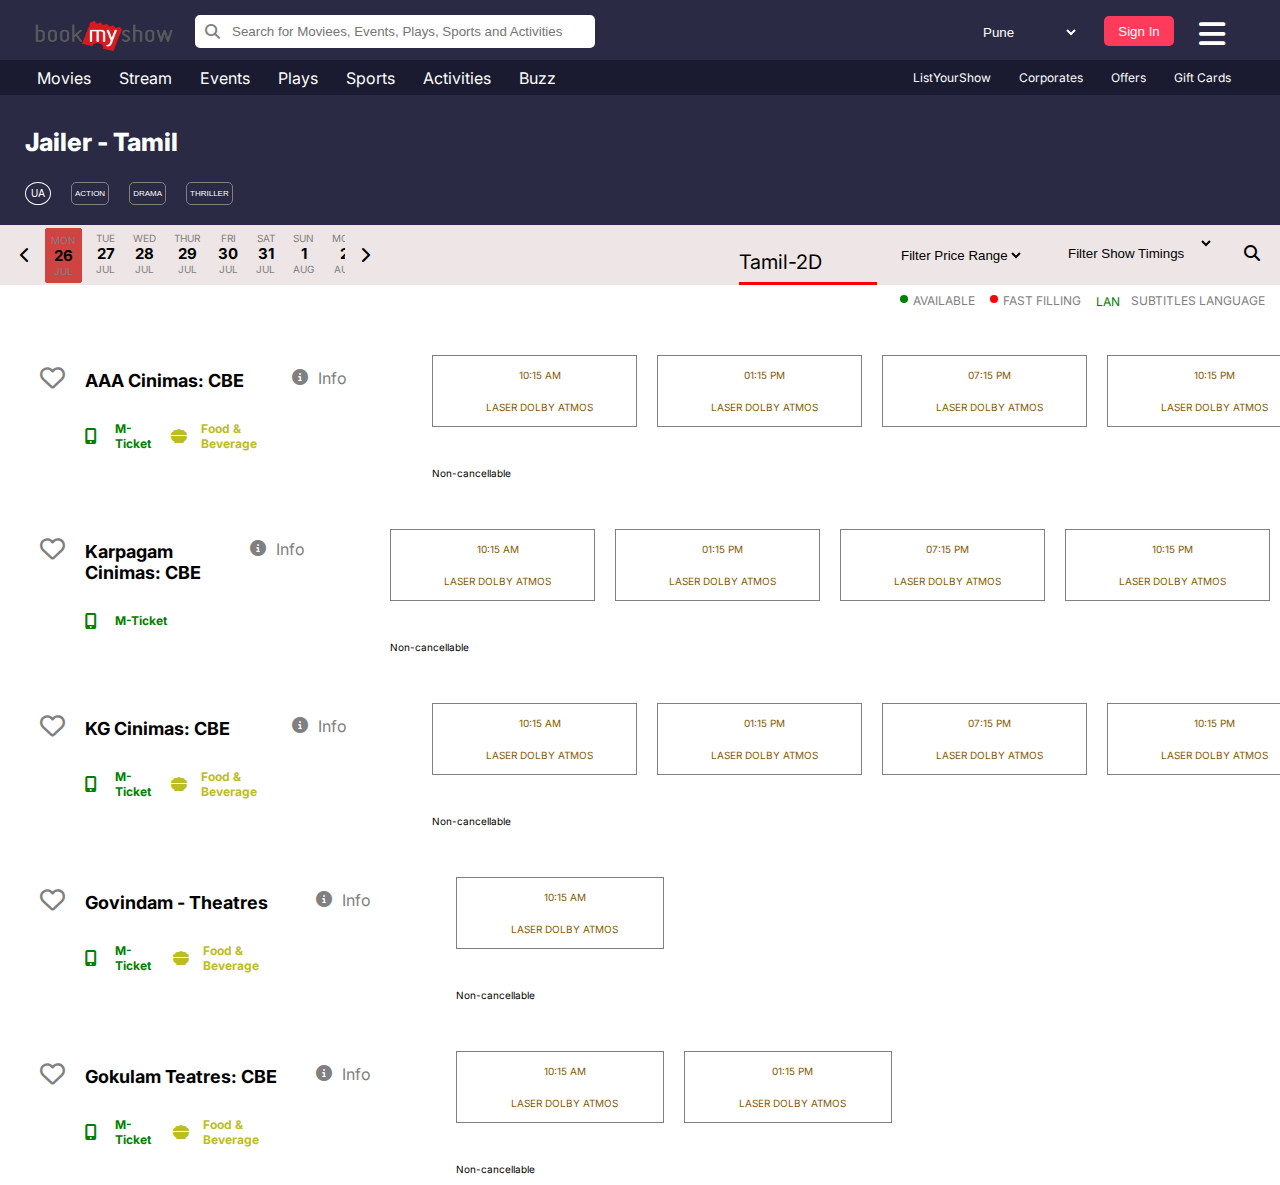
==== booking.html @ 2d860945 "Book My Show Clone" ====
<!DOCTYPE html>
<html lang="en">

<head>
    <meta charset="UTF-8">
    <meta name="viewport" content="width=device-width, initial-scale=1.0">
    <title>bookMyShow</title>
    <link rel="stylesheet" href="style.css">
    <link rel="stylesheet" href="https://cdnjs.cloudflare.com/ajax/libs/font-awesome/6.4.2/css/all.min.css">
</head>

<body>
    <nav class="fnav">
        <div class="left">
            <img src="Images/logo.png" alt="">
            <div class="input-cotainer">
                <i class="fa-solid fa-magnifying-glass" style="color: gray;"></i>
                <input type="text" name="" id="" placeholder="Search for Moviees, Events, Plays, Sports and Activities">
            </div>
        </div>
        <div class="right">
            <select id="location" name="location">
                <option value="Pune">Pune</option>
                <option value="Hyderabad">Hyderabad</option>
                <option value="Bangalore">Bangalore</option>
                <option value="Chennai">Chennai</option>
                <option value="Coimbatore">Coimbatore</option>
            </select>
            <button>Sign In</button>
            <i class="fa-solid fa-bars"></i>
        </div>
    </nav>

    <nav class="snav">
        <div class="s-left">
            <p>Movies</p>
            <p>Stream</p>
            <p>Events</p>
            <p>Plays</p>
            <p>Sports</p>
            <p>Activities</p>
            <p>Buzz</p>
        </div>

        <div class="s-right">
            <p>ListYourShow</p>
            <p>Corporates</p>
            <p>Offers</p>
            <p>Gift Cards</p>
        </div>
    </nav>

    <div class="booking-top">
        <div class="movie-title">
            <p>Jailer - Tamil</p>
        </div>
        <div class="buttons">
            <button class="ua">UA</button>
            <button class="desc-button">ACTION</button>
            <button class="desc-button">DRAMA</button>
            <button class="desc-button">THRILLER</button>
        </div>
    </div>

    <div class="cal-bar">
        <div class="cal-left">
            <i class="fa-solid fa-chevron-left" id="left-arrow"></i>
            <div class="calendar"></div>
            <i class="fa-solid fa-chevron-right" id="right-arrow"></i>
        </div>
        <div class="cal-right">
            <div class="button">Tamil-2D</div>
            <select class="price" id="Filter Price Range">
                <option value="" disabled selected>Filter Price Range</option>
                <option value="Rs.0 - 100">Rs.0 - 100</option>
                <option value="Rs.101 - 200">Rs.101 - 200</option>
                <option value="Rs.201 - 300">Rs.201 - 300</option>
                <option value="Rs.300 - 700">Rs.300 - 700</option>
            </select>

            <form>
                <div class="multiselect">
                    <div class="selectBox" onclick="showCheckboxes()">
                        <select>
                            <option>Filter Show Timings</option>
                        </select>
                        <div class="overSelect"></div>
                    </div>
                    <div id="checkboxes">
                        <label for="one" class="dp"><input type="checkbox" id="one" />Morning</label>
                        <label for="two" class="dp"><input type="checkbox" id="two" />Afternoon</label>
                        <label for="three" class="dp"><input type="checkbox" id="three" />Evening</label>
                        <label for="four" class="dp"><input type="checkbox" id="four" />Night</label>
                    </div>
                </div>
            </form>
            <i class="fa-solid fa-magnifying-glass"></i>
        </div>
    </div>
    <div class="desc-about">
        <span class="avai"></span>
        <p>AVAILABLE</p>
        <span class="fast"></span>
        <p>FAST FILLING</p>
        <span class="lan">LAN</span>
        <p>SUBTITLES LANGUAGE</p>
    </div>

    <div class="theatre-names">
        <div class="theatre-left">
            <i class="fa-regular fa-heart" id="heart"></i>
            <div class="theatre-name">
                <p>AAA Cinimas: CBE</p>
                <div class="name-desc">
                    <div class="m-t">
                        <i class="fa-solid fa-mobile-screen-button"></i>
                        <p>M-Ticket</p>
                    </div>
                    <div class="f-b">
                        <i class="fa-solid fa-bowl-food"></i>
                        <p>Food & Beverage</p>
                    </div>
                </div>
            </div>
            <div class="info">
                <i class="fa-solid fa-circle-info"></i>
                <p>Info</p>
            </div>
        </div>
        <div class="theatre-right">
            <div class="timings">
                <div class="timing">
                    <p>10:15 AM</p>
                    <p>LASER DOLBY ATMOS</p>
                </div>
                <div class="timing">
                    <p>01:15 PM</p>
                    <p>LASER DOLBY ATMOS</p>
                </div>
                <div class="timing">
                    <p>07:15 PM</p>
                    <p>LASER DOLBY ATMOS</p>
                </div>
                <div class="timing">
                    <p>10:15 PM</p>
                    <p>LASER DOLBY ATMOS</p>
                </div>
            </div>
            <span class="can"></span>
            <p>Non-cancellable</p>
        </div>
    </div>

    <div class="theatre-names">
        <div class="theatre-left">
            <i class="fa-regular fa-heart" id="heart"></i>
            <div class="theatre-name">
                <p>Karpagam Cinimas: CBE</p>
                <div class="name-desc">
                    <div class="m-t">
                        <i class="fa-solid fa-mobile-screen-button"></i>
                        <p>M-Ticket</p>
                    </div>
                </div>
            </div>
            <div class="info">
                <i class="fa-solid fa-circle-info"></i>
                <p>Info</p>
            </div>
        </div>
        <div class="theatre-right">
            <div class="timings">
                <div class="timing">
                    <p>10:15 AM</p>
                    <p>LASER DOLBY ATMOS</p>
                </div>
                <div class="timing">
                    <p>01:15 PM</p>
                    <p>LASER DOLBY ATMOS</p>
                </div>
                <div class="timing">
                    <p>07:15 PM</p>
                    <p>LASER DOLBY ATMOS</p>
                </div>
                <div class="timing">
                    <p>10:15 PM</p>
                    <p>LASER DOLBY ATMOS</p>
                </div>
            </div>
            <span class="can"></span>
            <p>Non-cancellable</p>
        </div>
    </div>

    <div class="theatre-names">
        <div class="theatre-left">
            <i class="fa-regular fa-heart" id="heart"></i>
            <div class="theatre-name">
                <p>KG Cinimas: CBE</p>
                <div class="name-desc">
                    <div class="m-t">
                        <i class="fa-solid fa-mobile-screen-button"></i>
                        <p>M-Ticket</p>
                    </div>
                    <div class="f-b">
                        <i class="fa-solid fa-bowl-food"></i>
                        <p>Food & Beverage</p>
                    </div>
                </div>
            </div>
            <div class="info">
                <i class="fa-solid fa-circle-info"></i>
                <p>Info</p>
            </div>
        </div>
        <div class="theatre-right">
            <div class="timings">
                <div class="timing">
                    <p>10:15 AM</p>
                    <p>LASER DOLBY ATMOS</p>
                </div>
                <div class="timing">
                    <p>01:15 PM</p>
                    <p>LASER DOLBY ATMOS</p>
                </div>
                <div class="timing">
                    <p>07:15 PM</p>
                    <p>LASER DOLBY ATMOS</p>
                </div>
                <div class="timing">
                    <p>10:15 PM</p>
                    <p>LASER DOLBY ATMOS</p>
                </div>
            </div>
            <span class="can"></span>
            <p>Non-cancellable</p>
        </div>
    </div>

    <div class="theatre-names">
        <div class="theatre-left">
            <i class="fa-regular fa-heart" id="heart"></i>
            <div class="theatre-name">
                <p>Govindam - Theatres</p>
                <div class="name-desc">
                    <div class="m-t">
                        <i class="fa-solid fa-mobile-screen-button"></i>
                        <p>M-Ticket</p>
                    </div>
                    <div class="f-b">
                        <i class="fa-solid fa-bowl-food"></i>
                        <p>Food & Beverage</p>
                    </div>
                </div>
            </div>
            <div class="info">
                <i class="fa-solid fa-circle-info"></i>
                <p>Info</p>
            </div>
        </div>
        <div class="theatre-right">
            <div class="timings">
                <div class="timing">
                    <p>10:15 AM</p>
                    <p>LASER DOLBY ATMOS</p>
                </div>
            </div>
            <span class="can"></span>
            <p>Non-cancellable</p>
        </div>
    </div>

    <div class="theatre-names">
        <div class="theatre-left">
            <i class="fa-regular fa-heart" id="heart"></i>
            <div class="theatre-name">
                <p>Gokulam Teatres: CBE</p>
                <div class="name-desc">
                    <div class="m-t">
                        <i class="fa-solid fa-mobile-screen-button"></i>
                        <p>M-Ticket</p>
                    </div>
                    <div class="f-b">
                        <i class="fa-solid fa-bowl-food"></i>
                        <p>Food & Beverage</p>
                    </div>
                </div>
            </div>
            <div class="info">
                <i class="fa-solid fa-circle-info"></i>
                <p>Info</p>
            </div>
        </div>
        <div class="theatre-right">
            <div class="timings">
                <div class="timing">
                    <p>10:15 AM</p>
                    <p>LASER DOLBY ATMOS</p>
                </div>
                <div class="timing">
                    <p>01:15 PM</p>
                    <p>LASER DOLBY ATMOS</p>
                </div>
            </div>
            <span class="can"></span>
            <p>Non-cancellable</p>
        </div>
    </div>
    <script>
        const buttons = document.querySelectorAll('.moviee-list-item-img');

        buttons.forEach((button) => {
            button.addEventListener('click', () => {
                window.location.href = 'booking.html'
            });
        });



        var expanded = false;

        function showCheckboxes() {
            var checkboxes = document.getElementById("checkboxes");
            if (!expanded) {
                checkboxes.style.display = "block";
                expanded = true;
            } else {
                checkboxes.style.display = "none";
                expanded = false;
            }
        }

        const bookings = document.querySelectorAll('.timing');

        bookings.forEach((booking) => {
            booking.addEventListener('click', () => {
                window.location.href = 'seats.html'
            });
        })

        const current = document.querySelector('.calendar');
        var descendents = current.childNodes;

        current.addEventListener('click', (e) => {

            for (var i = 0; i < descendents.length; i++) {
                f = descendents[i];
                f.classList = 'days noncur'
            }

            if (!e.target.classList.contains('cur')) {
                e.target.classList.toggle('cur');
            }
        })

        var container = document.querySelector(".calendar");
        var leftButton = document.getElementById("left-arrow");
        var rightButton = document.getElementById("right-arrow");

        var currentDate = new Date();

        var months = ["JAN","FEB","MAR","APR","MAY","JUN","JUL","AUG","SEPT","OCT","NOV","DEC"];
        var days = ["MON", "TUE", "WED", "THUR", "FRI", "SAT", "SUN"];

        for (var i = 0; i < 20; i++) {

            var newDiv = document.createElement("div");
            
            if (i === 0) {
                newDiv.className = "days curr";
            } else {
                newDiv.className = "days noncur";
            }

            var day = document.createElement("p");
            day.className = "day";
            day.textContent = days[currentDate.getDay()]; 

            var date = document.createElement("p");
            date.className = "date";
            date.textContent = currentDate.getDate(); 

            var month = document.createElement("p");
            month.className = "month";
            month.textContent = months[currentDate.getMonth()]; 

            newDiv.appendChild(day);
            newDiv.appendChild(date);
            newDiv.appendChild(month);

            container.appendChild(newDiv);

            currentDate.setDate(currentDate.getDate() + 1);
        }

        leftButton.addEventListener("click", function () {
            container.scrollLeft -= 210; 
        });

        rightButton.addEventListener("click", function () {
            container.scrollLeft += 210; 
        });

        var descendents = container.childNodes;

        container.addEventListener('click', (e) => {

            for (var i = 0; i < descendents.length; i++) {
                f = descendents[i];
                f.classList = 'days noncurr';
            }

            if (!e.target.classList.contains('days curr')) {
                e.target.classList = 'days curr';
                console.log(descendents);
            }
        })
    </script>
</body>

</html>
---- style.css ----
@import url('https://fonts.googleapis.com/css2?family=Inter:wght@300&display=swap');

body {
    font-family: 'Inter', sans-serif;
    margin: 0;
    overflow-x: hidden;
}

hr
{
    border: 1rcap solid rgba(0, 0, 0);
}

.sidenav {
    height: 100%;
    width: 0;
    position: fixed;
    z-index: 1;
    top: 0;
    right: 0;
    background-color: white;
    overflow-x: hidden;
    transition: 0.5s;
}

.sidenav a {
    padding: 8px 8px 8px 32px;
    text-decoration: none;
    font-size: 25px;
    color: #818181;
    display: block;
    transition: 0.3s;
}

.top-div
{   
    height: 80px;
    width: 100vw;
    background-color: rgba(42, 42, 68);
}

.top-div p
{
    color: white;
    font-weight: bold;
    font-size: 20px;
    padding-top: 25px;
    margin-left: 20px;
}

.overlay {
    position: fixed;
    top: 0;
    bottom: 0;
    left: 0;
    right: 0;
    background: rgba(0, 0, 0, 0.7);
    transition: opacity 500ms;
    visibility: hidden;
    opacity: 0;
    z-index: 1;
}

.overlay:target {
    visibility: visible;
    opacity: 1;
}

.popup .close {
    position: absolute;
    top: 30px;
    right: 60px;
    transition: all 200ms;
    font-size: 25px;
    font-weight: bold;
    text-decoration: none;
    color: #333;
}

.popup .close:hover {
    color: #06D85F;
}

.popup .content {
    max-height: 30%;
    overflow: auto;
}

@media screen and (max-width: 700px) {
    .box {
        width: 70%;
    }

    .popup {
        width: 70%;
    }
}

.popup {
    margin: 70px auto;
    padding: 20px;
    background: #fff;
    border-radius: 5px;
    width: 30%;
    position: relative;
    transition: all 1s ease-in-out;
    text-align: center;
}

.popup h2
{
    font-size: 18px;
}

.popup .button{
    display: flex;
    margin: 25px;
    height: 40px;
    border: 1px solid gray;
    align-items: center;
    border-radius: 2px;
    cursor: pointer;
}

.button img
{
    height: 18px;
    margin-left: 25px;
}

.button p
{
    font-size: 15px;
    margin-left: 70px;
    color: gray;
    font-weight: bold;
}

.popup p
{
    font-weight: bold;
    color: gray;
}

.number
{
    display: flex;
    margin: 25px;
    align-items: center;
}

.number input:hover
{
    color: red;
    border-bottom: 1px solid red;
}

.number img
{
    height: 18px;   
}

.number p{
    margin-left: 5px;
    margin-right: 5px;
    font-size: 12px;
}

.number input
{
    border: none;
    outline: none;
    border-bottom: 1px solid gray;
    width: 280px;
    padding-bottom: 5px;
    margin-left: 5px;
}

.popup .space
{
    height: 100px;
}

.popup span
{
    text-decoration: underline;
    font-size: 10px;
}

.popup span:hover
{
    color: blue;
}

.bottom
{
    font-size: 10px;
}

.bot-div
{
    display: flex;
    height: 50px;
    width: 320px;
    /* background-color: rebeccapurple; */
    padding: 10px;
    justify-content: space-between;
    align-items: center;
}

.bot-div p
{
    font-size: 12px;
    margin-left: 10px;
    font-weight: 400;
}

.bot-div button
{
    height: 35px;
    width: 100px;
    border: 1px solid rgb(219, 71, 71);
    background-color: transparent;
    color: rgb(219, 71, 71);
    border-radius: 10px;
    font-size: 10px;
    font-weight: 800;
}

.bot-div img
{
    height: 40px;
    width: 40px;
}

.container-content
{
    display: flex;
    align-items: center;
    justify-content: space-between;
    height: 40px;
    margin-bottom: 25px;
}

.container-left
{
    width: 250px;
    display: flex;
    justify-content: start;
    align-items: center;
}

.container-left i{
    font-size: 15px;
    margin-left: 25px;
    color: gray;
}

.container-left p{
    font-size: 15px;
    margin-left: 4px;
    color: gray;
}

.container-content i{
    font-size: 15px;
    margin-right: 25px;
    color: gray;
}

.inner-desc
{
    margin-left: 5px;
}
.inner-desc p
{
    margin: 0;
    padding: 0;
}

.inner-desc .desc{
    font-size: 10px;
}

.sidenav a:hover {
    color: #f1f1f1;
}

.sidenav .closebtn {
    position: absolute;
    top: 10px;
    right: 10px;
    font-size: 25px;
    margin-left: 50px;
    color: wheat;
}

#main {
    transition: margin-left .5s;
    padding: 20px;
}

@media screen and (max-height: 450px) {
    .sidenav {
        padding-top: 15px;
    }

    .sidenav a {
        font-size: 18px;
    }
}


.fnav {
    display: flex;
    justify-content: center;
    justify-content: space-between;
    padding: 5px;
    height: 50px;
    max-width: 100vw;
    background-color: rgba(42, 42, 68);
}

.fnav .left {
    display: flex;
    margin-top: 10px;
    margin-left: 25px;
}

.fnav img {
    width: 150px
}

.input-cotainer {
    display: flex;
    align-items: center;
    justify-content: space-around;
    width: 400px;
    height: 33px;
    background-color: white;
    border: none;
    outline: none;
    border-radius: 5px;
    margin-inline: 15px;
}

.input-cotainer i {
    margin: 0 10px;
    font-size: 15px;
}

.left input {
    width: 400px;
    height: 33px;
    border: none;
    outline: none;
    background-color: transparent;
    text-align: left;
}


.fnav .right {
    display: flex;
    margin-top: 11px;
    margin-right: 50px;
    justify-content: space-between;
}

.right select {
    width: 100px;
    height: 33px;
    margin: 0 25px;
    background-color: transparent;
    outline: none;
    border: none;
    color: white;
}

.right select option {
    margin: 10px;
    background-color: rgba(42, 42, 68);
}

.right button {
    width: 70px;
    height: 30px;
    border: none;
    border-radius: 5px;
    color: white;
    background-color: rgba(259, 59, 91);
}

.right a
{
    text-decoration: none;
    color: white;
}

.right i {
    color: white;
    margin-left: 25px;
    margin-top: 3px;
    font-size: 30px;
}

.snav {
    display: flex;
    justify-content: space-between;
    align-items: center;
    padding: 5px;
    height: 25px;
    color: white;
    max-width: 100vw;
    background-color: rgb(26, 26, 48);
}

.s-left {
    display: flex;
    margin-left: 18px;
}

.s-left p {
    margin: 0 14px;
}

.s-right p {
    margin: 0 14px;
}


.snav .s-right {
    display: flex;
    margin-right: 30px;
    font-size: 12px;
}

.banner-container {
    width: 100%;
    object-fit: contain;
    height: 300px;
    white-space: nowrap;

}

.banner-content {
    width: 200%;
    display: flex;
    position: relative;
    transition: transform 0.5s ease;
    animation: scrollBanner 10s linear infinite;
}

@keyframes scrollBanner {
    0% {
        transform: translateX(0);
    }

    100% {
        transform: translateX(-100%);
    }
}

.banner-item {
    display: inline-block;
    text-align: center;
    padding: 5px;
    color: #fff;
    font-size: 20px;
}

.scroll-button {
    border: none;
    outline: none;
    background-color: rgba(0, 0, 0, 0.7);
    position: absolute;
    color: white;
    font-size: 35px;
    cursor: pointer;
}

.scroll-button.bleft {
    top: 35%;
    left: 0;
}

.scroll-button.bright {
    top: 35%;
    right: 0;
}

.moviee-list {
    display: flex;
    transform: translateX(0);
    transition: all 1s ease-in-out;
}

.moviee-list-item {
    margin: 10px;
    padding: 5px;
    position: relative;
}

.moviee-list-item img {
    object-fit: cover;
    border-radius: 10px;
    transition: all 0.6s ease-in-out;
    cursor: pointer;
}

.moviee-list-item-title {
    margin: 5px;
    font-size: 18px;
    font-weight: bold;
}

.moviee-list-item-desc {
    margin: 5px;
    font-size: 14px;
    font-weight: 400;
}

.moviee-list-title {
    margin-top: 10px;
    margin-left: 20px;
    font-size: 25px;
    font-weight: bold;
}

.moviee-list-wrapper {
    position: relative;
    overflow: hidden;
}

.arrow {
    font-size: 50px;
    position: absolute;
    top: 180px;
    right: 0;
    color: wheat;
    opacity: 0.8;
    cursor: pointer;
}

.moviee-container {
    position: relative;
    overflow: hidden;
}

.premere-list-container {
    height: 520px;
    width: 100vw;
    margin: 0;
    background-color: rgb(3, 68, 247);
}

.premere-icon {
    display: flex;
    height: 100px;
    width: 350px;
    margin: 10px 10px;
    justify-content: space-between;
}

.premere-icon img {
    height: 70px;
    width: 70px;
    margin-top: 35px;
    margin-left: 35px;
}

.premere-title h3 {
    margin-top: 40px;
    color: white;
}

.premere-title p {
    font-size: 12px;
    color: white;
}

.premiere-list {
    margin-left: 35px;
    display: flex;
}

.booking-top {
    height: 130px;
    background-color: rgba(42, 42, 68);
    display: flex;
    justify-content: flex-end;
    flex-direction: column;
}

.movie-title {
    font-size: 25px;
    color: white;
    margin-left: 25px;
    font-weight: 800;
}

.buttons {
    margin-left: 25px;
    margin-bottom: 20px;
    display: flex;
}

.ua {
    border-radius: 50%;
    padding: 5px;
    border: 1px solid white;
    outline: whites;
    background-color: transparent;
    margin-right: 10px;
    color: white;
    font-size: 10px;
}

.desc-button {
    border-radius: 5px;
    padding: 3px;
    border: 1px solid grey;
    outline: whites;
    background-color: transparent;
    margin: 0 10px;
    color: white;
    font-size: 8px;
}

.cal-left {
    display: flex;
    width: 350px;
    margin-left: 20px;
    justify-content: space-between;
    align-items: center;
}

.calendar {
    display: flex;
    height: auto;
    width: 300px;
    overflow-x: hidden;
    overflow-y: hidden;
    /* background-color: rebeccapurple; */
}

.calendar p {
    padding: 0;
    margin: 0;
}

.days {
    margin-right: 10px;
    align-items: center;
    text-align: center;
    font-size: 10px;
    font-weight: 400;
    color: grey;
    cursor: pointer;
}

.days.curr {
    background-color: rgb(207, 67, 67);
    border: 1px solid rgb(207, 67, 67);
    border-radius: 2px;
    padding: 5px;
}

.days.noncur {
    padding: 4px;
    border-radius: 2px;
}

.date {
    font-size: 15px;
    font-weight: bold;
    color: black;
}

#left-arrow,#right-arrow
{
    cursor: pointer;
}

.cal-bar {
    display: flex;
    justify-content: space-between;
    height: 60px;
    width: 100vw;
    background-color: rgb(238, 230, 230);
}

.cal-right {
    display: flex;
    justify-content: space-around;
}

.cal-right .button {
    display: flex;
    justify-content: start;
    align-items: start;
    font-size: small;
    font-size: 20px;
    padding: 25px 55px 30px 0;
    border-bottom: 3px solid red;
}

.cal-right select {
    background-color: transparent;
    border: none;
    margin-left: 20px;
}

.cal-right select:hover {
    border: none;
}

.multiselect {
    width: 200px;
    margin-left: 20px;
}

.selectBox {
    position: relative;
}

.selectBox select {
    width: 75%;
    display: flex;
    padding-top: 20px;
}

.overSelect {
    font-size: 10px;
    margin: 20px;
}

#checkboxes {
    display: none;
    border: 1px #dadada solid;
}

#checkboxes label {
    display: block;
}

#checkboxes label:hover {
    background-color: #1e90ff;
}

.dp {
    font-size: 12px;
}

.cal-right i {
    padding-top: 20px;
    padding-right: 20px;
}

.desc-about {
    height: 30px;
    display: flex;
    font-size: 12px;
    color: gray;
    justify-content: end;
    align-items: center;
}

.desc-about p {
    margin-right: 15px;
}

.avai {
    background-color: green;
    border-radius: 50%;
    height: 8px;
    width: 8px;
    margin-right: 5px;
    margin-bottom: 3px;
}

.fast {
    background-color: red;
    border-radius: 50%;
    height: 8px;
    width: 8px;
    margin-right: 5px;
    margin-bottom: 3px;
}

.lan {
    color: green;
    border: 100 solid green;
    height: 15px;
    width: 30px;
    margin-top: 5px;
    margin-right: 5px;
    margin-bottom: 3px;
}

.theatre-names {
    display: flex;
    align-items: center;
    padding-top: 10px;
}


.theatre-left {
    display: flex;
    width: 400px;
}

#heart {
    color: grey;
    font-size: 25px;
    padding-left: 40px;
    padding-top: 14px;
}

.theatre-name p {
    font-weight: bold;
    font-size: 18px;
    padding-left: 20px;
}

.name-desc {
    display: flex;
}

.m-t {

    display: flex;
    align-items: center;
    justify-content: space-around;
    color: green;
}

.m-t i {
    height: 10px;
    width: 10px;
    padding-left: 20px;
    padding-bottom: 5px;
}

.m-t p {
    font-size: 12px;
}

.f-b {
    display: flex;
    align-items: center;
    justify-content: space-around;
    color: rgb(189, 189, 30);
}

.f-b i {
    height: 10px;
    width: 10px;
    padding-left: 20px;
    padding-bottom: 5px;
}

.f-b p {
    font-size: 12px;
}

.info {
    display: flex;
    align-items: start;
    margin-left: 35px;
    color: grey;
}

.info i {
    padding-top: 17px;
}

.info p {
    margin-left: 10px;
}

.theatre-right {
    width: 100vh;
    margin-left: 75px;
    margin-top: 20px;
}

.timings {
    display: flex;
    cursor: pointer;
}

.timing {
    width: 200px;
    border: 0.5px solid grey;
    display: flex;
    flex-direction: column;
    align-items: center;
    padding: 3px;
    margin: 10px;
    color: rgb(131, 90, 3);
}

.timing p {
    font-size: 10px;
}

.can {
    background-color: orange;
    border-radius: 50%;
    height: 15px;
    width: 15px;
    margin-right: 5px;
    margin-bottom: 3px;
}

.theatre-right p {
    font-size: 10px;
    padding-left: 10px;
}
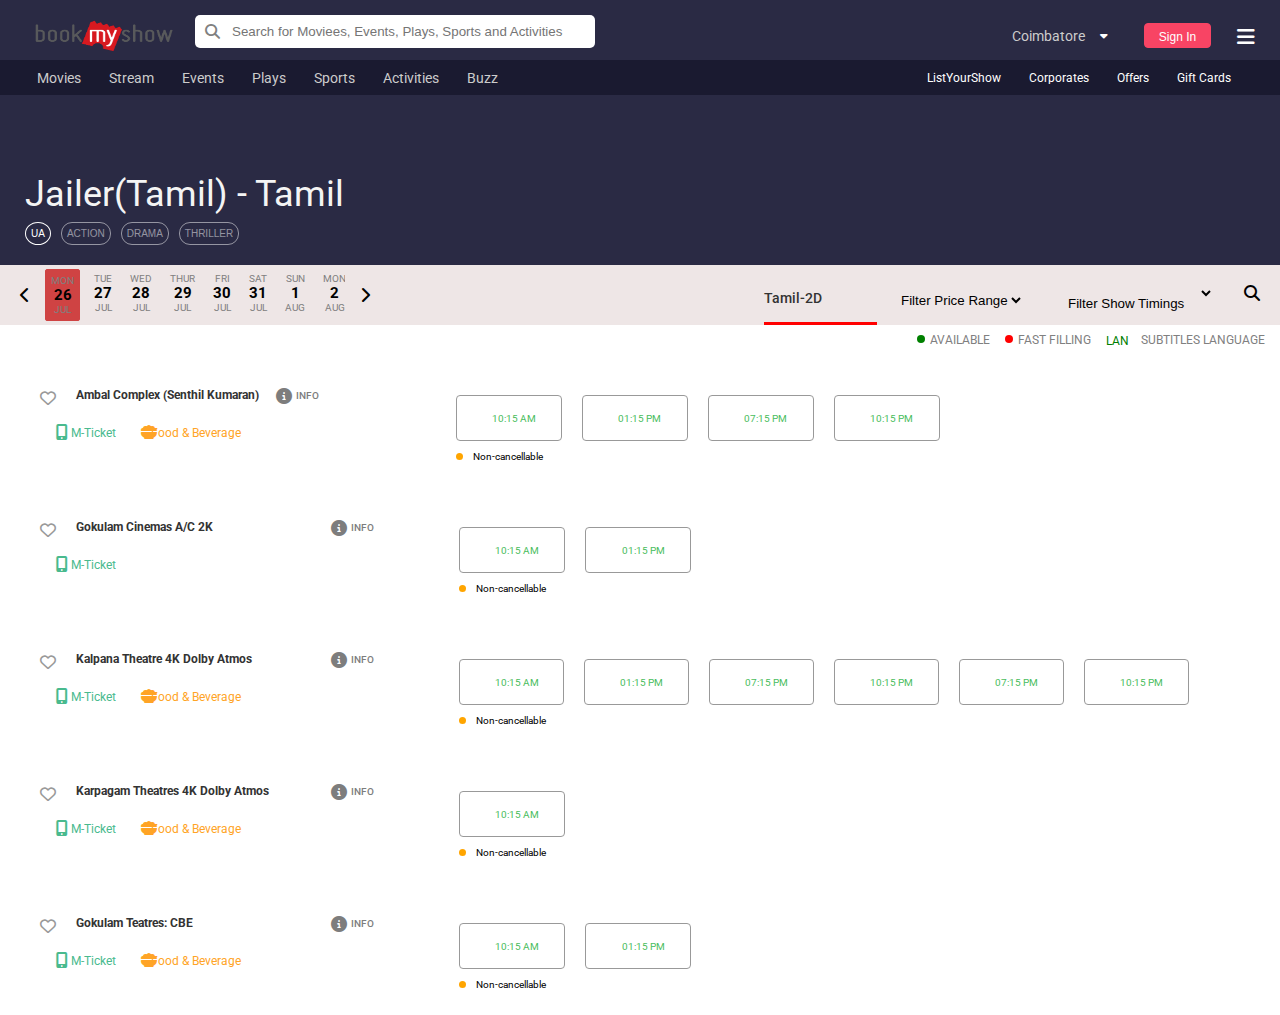
==== commit c51be762: "second commit" ====
--- a/booking.html
+++ b/booking.html
@@ -10,6 +10,165 @@
 </head>
 
 <body>
+    <div id="popup1" class="overlay">
+        <div class="popup">
+            <h2>Get Started</h2>
+            <a class="close" href="#">&times;</a>
+            <div class="button">
+                <img src="Images/google.png" alt="">
+                <p>Continue with Google</p>
+            </div>
+            <div class="button">
+                <img src="Images/email.png" alt="">
+                <p>Continue with Email</p>
+            </div> 
+            <div class="button">
+                <img src="Images/apple.png" alt="">
+                <p>Continue with Apple</p>
+            </div>  
+            <p>OR</p>
+            <div class="number">
+                <img src="Images/india.png" alt="">
+                <p>+91</p>
+                <input type="tel" placeholder="Continue with mobile number">
+            </div>
+            <div class="space"></div>
+            <p class="bottom">I agree to the <span>Terms & Conditions</span> and <span>Privacy Policy.</span></p>
+        </div>
+    </div>
+
+    <div id="popup2" class="overlay">
+        <div class="popup2">
+            <div class="input">
+                <i class="fa-solid fa-magnifying-glass"></i>
+                <p>Search for your city</p>
+            </div>
+            <p class="pop">Popular Cities</p>
+            <div class="cities">    
+                <div class="city">
+                    <img src="Images/mumbai.png" alt="">
+                    <p class="location">Mumbai</p>
+                </div>
+                <div class="city">
+                    <img src="Images/delhi.png" alt="">
+                    <p class="location">Delhi</p>
+                </div>
+                <div class="city">
+                    <img src="Images/bengaluru.png" alt="">
+                    <p class="location">Bengaluru</p>
+                </div>
+                <div class="city">
+                    <img src="Images/ahemedabad.png" alt="">
+                    <p class="location">Ahemedabad</p>
+                </div>
+                <div class="city">
+                    <img src="Images/chandigarh.png" alt="">
+                    <p class="location">Chandigarh</p>
+                </div>
+                <div class="city">
+                    <img src="Images/chennai.png" alt="">
+                    <p class="location">Chennai</p>
+                </div>
+                <div class="city">
+                    <img src="Images/pune.png" alt="">
+                    <p class="location">Pune</p>
+                </div>
+                <div class="city">
+                    <img src="Images/hyd.png" alt="">
+                    <p class="location">Hyderabad</p>
+                </div>
+                <div class="city">
+                    <img src="Images/kochi.png" alt="">
+                    <p class="location">Kochi</p>
+                </div>
+            </div>
+            <p class="vac">View All Cities</p>
+        </div>
+    </div>
+
+    <div id="mySidenav" class="sidenav">
+        <div class="top-div">
+            <p>Hey!</p>
+            <a href="javascript:void(0)" class="closebtn" onclick="closeNav()">&times;</a>
+        </div>
+        <div class="bot-div">
+            <img src="Images/profile.png" alt="">
+            <p>Unlock special offers & great benefits</p>
+            <button>Login / Register</button>
+        </div>
+        <div class="container-data">
+            <div class="container-content">
+                <div class="container-left">
+                    <i class="fa-regular fa-bell"></i>
+                    <p style="color: black;">Notification</p>
+                </div>
+                <i class="fa-solid fa-chevron-right"></i>
+            </div>
+            <div class="container-content">
+                <div class="container-left">
+                    <i class="fa-regular fa-bell"></i>
+                    <div class="inner-desc">
+                        <p>Notification</p>
+                        <p class="desc">View all your bookings & purchases</p>
+                    </div>
+                </div>
+                <i class="fa-solid fa-chevron-right"></i>
+            </div>
+            <div class="container-content">
+                <div class="container-left">
+                    <i class="fa-solid fa-bag-shopping" style="color: black;"></i>
+                    <div class="inner-desc">
+                        <p style="color: black;">Your Orders</p>
+                        <p class="desc" style="color: black;">Rented & Purchased Moviees</p>
+                    </div>
+                </div>
+                <i class="fa-solid fa-chevron-right"></i>
+            </div>
+            <div class="container-content">
+                <div class="container-left">
+                    <i class="fa-solid fa-message"></i>
+                    <div class="inner-desc">
+                        <p>Play Credit Card</p>
+                        <p class="desc">View your play credit card details and offers</p>
+                    </div>
+                </div>
+                <i class="fa-solid fa-chevron-right"></i>
+            </div>
+            <div class="container-content">
+                <div class="container-left">
+                    <i class="fa-solid fa-credit-card"></i>
+                    <div class="inner-desc">
+                        <p>Help & support</p>
+                        <p class="desc">View Commonly asked queries and chat</p>
+                    </div>
+                </div>
+                <i class="fa-solid fa-chevron-right"></i>
+            </div>
+            <div class="container-content">
+                <div class="container-left">
+                    <i class="fa-solid fa-gift" style="color: black;"></i>
+                    <div class="inner-desc">
+                        <p style="color: black;">Reward</p>
+                        <p class="desc" style="color: black;">View your reward and Unlock new ones</p>
+                    </div>
+                </div>
+                <i class="fa-solid fa-chevron-right"></i>
+            </div>
+
+
+            <div class="container-content">
+                <div class="container-left">
+                    <i class="fa-solid fa-gear"></i>
+                    <div class="inner-desc">
+                        <p>Account & Settings</p>
+                        <p class="desc">Locations, Payment, Permission & More</p>
+                    </div>
+                </div>
+                <i class="fa-solid fa-chevron-right"></i>
+            </div>
+        </div>
+    </div>
+
     <nav class="fnav">
         <div class="left">
             <img src="Images/logo.png" alt="">
@@ -19,15 +178,12 @@
             </div>
         </div>
         <div class="right">
-            <select id="location" name="location">
-                <option value="Pune">Pune</option>
-                <option value="Hyderabad">Hyderabad</option>
-                <option value="Bangalore">Bangalore</option>
-                <option value="Chennai">Chennai</option>
-                <option value="Coimbatore">Coimbatore</option>
-            </select>
-            <button>Sign In</button>
-            <i class="fa-solid fa-bars"></i>
+            <div class="select">
+                <a href="#popup2"><p>Coimbatore</p></a>
+                <i  id="da" class="fa-solid fa-caret-down"></i>
+            </div>
+            <button><a href="#popup1">Sign In</a></button>
+            <i class="fa-solid fa-bars" onclick="openNav()"></i>
         </div>
     </nav>
 
@@ -52,7 +208,7 @@
 
     <div class="booking-top">
         <div class="movie-title">
-            <p>Jailer - Tamil</p>
+            <p>Jailer(Tamil) - Tamil</p>
         </div>
         <div class="buttons">
             <button class="ua">UA</button>
@@ -87,10 +243,10 @@
                         <div class="overSelect"></div>
                     </div>
                     <div id="checkboxes">
-                        <label for="one" class="dp"><input type="checkbox" id="one" />Morning</label>
-                        <label for="two" class="dp"><input type="checkbox" id="two" />Afternoon</label>
-                        <label for="three" class="dp"><input type="checkbox" id="three" />Evening</label>
-                        <label for="four" class="dp"><input type="checkbox" id="four" />Night</label>
+                        <label for="one" class="dp"><input type="checkbox" id="one"/>Morning</label>
+                        <label for="two" class="dp"><input type="checkbox" id="two"/>Afternoon</label>
+                        <label for="three" class="dp"><input type="checkbox" id="three"/>Evening</label>
+                        <label for="four" class="dp"><input type="checkbox" id="four"/>Night</label>
                     </div>
                 </div>
             </form>
@@ -110,7 +266,9 @@
         <div class="theatre-left">
             <i class="fa-regular fa-heart" id="heart"></i>
             <div class="theatre-name">
-                <p>AAA Cinimas: CBE</p>
+                <div class="moviee-name">
+                    <p>Ambal Complex (Senthil Kumaran)</p>
+                </div>
                 <div class="name-desc">
                     <div class="m-t">
                         <i class="fa-solid fa-mobile-screen-button"></i>
@@ -131,23 +289,21 @@
             <div class="timings">
                 <div class="timing">
                     <p>10:15 AM</p>
-                    <p>LASER DOLBY ATMOS</p>
                 </div>
                 <div class="timing">
                     <p>01:15 PM</p>
-                    <p>LASER DOLBY ATMOS</p>
                 </div>
                 <div class="timing">
                     <p>07:15 PM</p>
-                    <p>LASER DOLBY ATMOS</p>
                 </div>
                 <div class="timing">
                     <p>10:15 PM</p>
-                    <p>LASER DOLBY ATMOS</p>
-                </div>
-            </div>
-            <span class="can"></span>
-            <p>Non-cancellable</p>
+                </div>
+            </div>
+            <div class="nc">
+                <span class="can"></span>
+                <p>Non-cancellable</p>
+            </div>
         </div>
     </div>
 
@@ -155,7 +311,7 @@
         <div class="theatre-left">
             <i class="fa-regular fa-heart" id="heart"></i>
             <div class="theatre-name">
-                <p>Karpagam Cinimas: CBE</p>
+                <p>Gokulam Cinemas A/C 2K</p>
                 <div class="name-desc">
                     <div class="m-t">
                         <i class="fa-solid fa-mobile-screen-button"></i>
@@ -172,23 +328,15 @@
             <div class="timings">
                 <div class="timing">
                     <p>10:15 AM</p>
-                    <p>LASER DOLBY ATMOS</p>
                 </div>
                 <div class="timing">
                     <p>01:15 PM</p>
-                    <p>LASER DOLBY ATMOS</p>
-                </div>
-                <div class="timing">
-                    <p>07:15 PM</p>
-                    <p>LASER DOLBY ATMOS</p>
-                </div>
-                <div class="timing">
-                    <p>10:15 PM</p>
-                    <p>LASER DOLBY ATMOS</p>
-                </div>
-            </div>
-            <span class="can"></span>
-            <p>Non-cancellable</p>
+                </div>
+            </div>
+            <div class="nc">
+                <span class="can"></span>
+                <p>Non-cancellable</p>
+            </div>
         </div>
     </div>
 
@@ -196,7 +344,7 @@
         <div class="theatre-left">
             <i class="fa-regular fa-heart" id="heart"></i>
             <div class="theatre-name">
-                <p>KG Cinimas: CBE</p>
+                <p>Kalpana Theatre 4K Dolby Atmos</p>
                 <div class="name-desc">
                     <div class="m-t">
                         <i class="fa-solid fa-mobile-screen-button"></i>
@@ -217,23 +365,27 @@
             <div class="timings">
                 <div class="timing">
                     <p>10:15 AM</p>
-                    <p>LASER DOLBY ATMOS</p>
                 </div>
                 <div class="timing">
                     <p>01:15 PM</p>
-                    <p>LASER DOLBY ATMOS</p>
                 </div>
                 <div class="timing">
                     <p>07:15 PM</p>
-                    <p>LASER DOLBY ATMOS</p>
                 </div>
                 <div class="timing">
                     <p>10:15 PM</p>
-                    <p>LASER DOLBY ATMOS</p>
-                </div>
-            </div>
-            <span class="can"></span>
-            <p>Non-cancellable</p>
+                </div>
+                <div class="timing">
+                    <p>07:15 PM</p>
+                </div>
+                <div class="timing">
+                    <p>10:15 PM</p>
+                </div>
+            </div>
+            <div class="nc">
+                <span class="can"></span>
+                <p>Non-cancellable</p>
+            </div>
         </div>
     </div>
 
@@ -241,7 +393,7 @@
         <div class="theatre-left">
             <i class="fa-regular fa-heart" id="heart"></i>
             <div class="theatre-name">
-                <p>Govindam - Theatres</p>
+                <p>Karpagam Theatres 4K Dolby Atmos</p>
                 <div class="name-desc">
                     <div class="m-t">
                         <i class="fa-solid fa-mobile-screen-button"></i>
@@ -262,11 +414,12 @@
             <div class="timings">
                 <div class="timing">
                     <p>10:15 AM</p>
-                    <p>LASER DOLBY ATMOS</p>
-                </div>
-            </div>
-            <span class="can"></span>
-            <p>Non-cancellable</p>
+                </div>
+            </div>
+            <div class="nc">
+                <span class="can"></span>
+                <p>Non-cancellable</p>
+            </div>
         </div>
     </div>
 
@@ -295,15 +448,15 @@
             <div class="timings">
                 <div class="timing">
                     <p>10:15 AM</p>
-                    <p>LASER DOLBY ATMOS</p>
                 </div>
                 <div class="timing">
                     <p>01:15 PM</p>
-                    <p>LASER DOLBY ATMOS</p>
-                </div>
-            </div>
-            <span class="can"></span>
-            <p>Non-cancellable</p>
+                </div>
+            </div>
+            <div class="nc">
+                <span class="can"></span>
+                <p>Non-cancellable</p>
+            </div>
         </div>
     </div>
     <script>
--- a/style.css
+++ b/style.css
@@ -1,7 +1,9 @@
 @import url('https://fonts.googleapis.com/css2?family=Inter:wght@300&display=swap');
+@import url('https://fonts.googleapis.com/css2?family=Inter:wght@300&family=Poppins&family=Roboto+Condensed:wght@300&family=Roboto:ital,wght@0,100;0,300;0,400;1,400&display=swap');
 
 body {
     font-family: 'Inter', sans-serif;
+    font-family: 'Roboto', sans-serif;
     margin: 0;
     overflow-x: hidden;
 }
@@ -110,7 +112,7 @@
 .popup h2
 {
     font-size: 18px;
-}
+}   
 
 .popup .button{
     display: flex;
@@ -120,6 +122,39 @@
     align-items: center;
     border-radius: 2px;
     cursor: pointer;
+}
+
+.popup2 .pop
+{
+    margin-top: 40px;
+    font-size: 14px;
+    color: #333;
+    letter-spacing: 0;
+    padding: 0;
+    text-align: center;
+    text-transform: none;
+}
+.input
+{
+    display: flex;
+    height: 45px;
+    align-items: center;
+    box-shadow: 0.1px 0.1px 1px grey;
+    padding-left: 20px;
+}
+
+.input i
+{
+    font-size: 15px;
+    color: gray;
+}
+
+.input p
+{
+    margin-left: 20px;
+    font-size: 10px;
+    color: gray;
+    font-weight: 500;
 }
 
 .button img
@@ -142,6 +177,24 @@
     color: gray;
 }
 
+.popup2
+{
+    margin: 70px auto;
+    padding: 20px;
+    background: #fff;
+    border-radius: 5px;
+    width: 80%;
+    height: 45%;
+    position: relative;
+    transition: all 1s ease-in-out;
+    text-align: center;
+}
+
+.cities
+{
+    display: flex;
+    justify-content: space-between;
+}
 .number
 {
     display: flex;
@@ -197,6 +250,49 @@
     font-size: 10px;
 }
 
+.city
+{
+    height: 120px;
+    width: 200px;
+    display: flex;
+    flex-direction: column;
+    align-items: center;
+    margin: 5px;
+}
+
+.city img
+{
+    height: 65px;
+    width: 65px;
+    margin: 0;
+    padding: 0;
+    color: gray;
+}
+
+.city p
+{
+    margin: 0;
+    padding: 0;
+}
+
+.vac
+{
+    font-size: 14px;
+    color: #dc3558;
+    text-decoration: none;
+    text-align: center;
+    display: block;
+    padding: 15px;
+}
+
+.location
+{
+    color: #666;
+    font-size: 14px;
+    max-width: 110px;
+    word-break: break-word;
+    text-align: center;
+}
 .bot-div
 {
     display: flex;
@@ -233,6 +329,11 @@
     width: 40px;
 }
 
+.container p
+{
+    padding: 0;
+    margin: 0;
+}
 .container-content
 {
     display: flex;
@@ -360,34 +461,58 @@
 
 
 .fnav .right {
-    display: flex;
+    width: 250px;
+    display: flex;
+    align-items: center;
     margin-top: 11px;
-    margin-right: 50px;
+    margin-right: 20px;
     justify-content: space-between;
 }
 
-.right select {
-    width: 100px;
+.right .select {
+    width: 110px;
     height: 33px;
-    margin: 0 25px;
+    margin-right: 5px;
+    display: flex;
+    justify-content: space-around;
+    align-items: center;
     background-color: transparent;
     outline: none;
     border: none;
     color: white;
 }
 
-.right select option {
-    margin: 10px;
-    background-color: rgba(42, 42, 68);
-}
+.right .select p
+{
+    margin: 0;
+    padding: 0;
+    font-size: 14px;
+    font-weight: 400;
+    color: rgb(204, 204, 204);
+    transition: all 0.25s cubic-bezier(0.645, 0.045, 0.355, 1) 0s;
+    cursor: pointer;
+}
+
+#da
+{
+    font-size: 12px;
+    padding: 0;
+    margin: 0;
+    cursor: pointer;
+}
+
 
 .right button {
-    width: 70px;
-    height: 30px;
-    border: none;
-    border-radius: 5px;
-    color: white;
-    background-color: rgba(259, 59, 91);
+    color: rgb(255, 255, 255);
+    background-color: rgb(248, 68, 100);
+    font-size: 12px;
+    height: 25px;
+    line-height: 25px;
+    width: 67px;
+    text-align: center;
+    border-radius: 4px;
+    border: 1px solid rgb(248, 68, 100);
+    display: block;
 }
 
 .right a
@@ -398,9 +523,9 @@
 
 .right i {
     color: white;
-    margin-left: 25px;
+    margin-left: 2px;
     margin-top: 3px;
-    font-size: 30px;
+    font-size: 20px;
 }
 
 .snav {
@@ -421,6 +546,9 @@
 
 .s-left p {
     margin: 0 14px;
+    font-size: 14px;
+    color: rgb(204, 204, 204);;
+    font-family: 'Roboto', sans-serif;
 }
 
 .s-right p {
@@ -507,23 +635,76 @@
     cursor: pointer;
 }
 
+.pmoviee-list-item-title
+{
+    margin: 0px 0px 4px;
+    word-break: break-word;
+    color: white;
+    font-family: Roboto;
+    font-size: 18px;
+    font-weight: 500;
+    line-height: 1.33;
+    overflow: hidden;
+    text-overflow: ellipsis;
+    display: -webkit-box;
+    -webkit-line-clamp: 2;
+    -webkit-box-orient: vertical;
+}
+
 .moviee-list-item-title {
-    margin: 5px;
+    margin: 0px 0px 4px;
+    word-break: break-word;
+    color: rgb(34, 34, 34);
+    font-family: Roboto;
     font-size: 18px;
-    font-weight: bold;
+    font-weight: 500;
+    line-height: 1.33;
+    overflow: hidden;
+    text-overflow: ellipsis;
+    display: -webkit-box;
+    -webkit-line-clamp: 2;
+    -webkit-box-orient: vertical;
 }
 
 .moviee-list-item-desc {
-    margin: 5px;
-    font-size: 14px;
-    font-weight: 400;
+    margin: 0px;
+    word-break: break-word;
+    color: rgb(102, 102, 102);
+    font-family: Roboto;
+    font-size: 16px;
+    font-weight: normal;
+    line-height: 1.5;
+    overflow: hidden;
+    text-overflow: ellipsis;
+    display: -webkit-box;
+    -webkit-line-clamp: 2;
+    -webkit-box-orient: vertical;
+}
+
+.pmoviee-list-item-desc {
+    margin: 0px;
+    word-break: break-word;
+    color: rgb(255, 255, 255);
+    font-family: Roboto;
+    font-size: 16px;
+    font-weight: normal;
+    line-height: 1.5;
+    overflow: hidden;
+    text-overflow: ellipsis;
+    display: -webkit-box;
+    -webkit-line-clamp: 2;
+    -webkit-box-orient: vertical;
 }
 
 .moviee-list-title {
     margin-top: 10px;
     margin-left: 20px;
-    font-size: 25px;
-    font-weight: bold;
+    font-size: 24px;
+    font-weight: 700;
+    color: rgb(51, 51, 51);
+    font-family: 'Roboto', sans-serif;
+    word-break: break-word;
+
 }
 
 .moviee-list-wrapper {
@@ -547,10 +728,10 @@
 }
 
 .premere-list-container {
-    height: 520px;
+    height: 620px;
     width: 100vw;
     margin: 0;
-    background-color: rgb(3, 68, 247);
+    background-color: rgb(43, 49, 72);
 }
 
 .premere-icon {
@@ -562,20 +743,35 @@
 }
 
 .premere-icon img {
-    height: 70px;
-    width: 70px;
     margin-top: 35px;
     margin-left: 35px;
 }
 
-.premere-title h3 {
-    margin-top: 40px;
-    color: white;
+.premere-title p
+{
+    margin: 0;
+    padding: 0;
+}
+.premere-title .title{
+    margin-top: 50px;
+    margin-left: 50px;
+    margin-bottom: 0;
+    word-break: break-word;
+    color: rgb(255, 255, 255);
+    font-family: Roboto;
+    font-size: 24px;
+    font-weight: 700;
+    line-height: 1.17;
 }
 
 .premere-title p {
-    font-size: 12px;
-    color: white;
+    margin-left: 50px;
+    word-break: break-word;
+    color: rgb(255, 255, 255);
+    font-family: Roboto;
+    font-size: 14px;
+    font-weight: normal;
+    line-height: 1.43;
 }
 
 .premiere-list {
@@ -584,7 +780,7 @@
 }
 
 .booking-top {
-    height: 130px;
+    height: 170px;
     background-color: rgba(42, 42, 68);
     display: flex;
     justify-content: flex-end;
@@ -592,10 +788,19 @@
 }
 
 .movie-title {
-    font-size: 25px;
-    color: white;
+    font-size: 36px;
+    color: #f4f4f4;
+    float: left;
+    white-space: nowrap;
+    overflow: hidden;
+    text-overflow: ellipsis;
+    width: -webkit-max-content;
+    width: max-content;
+    max-width: 70%;
     margin-left: 25px;
-    font-weight: 800;
+    font-weight: 400;
+    height: 85px;
+    align-items: center;
 }
 
 .buttons {
@@ -613,17 +818,19 @@
     margin-right: 10px;
     color: white;
     font-size: 10px;
+    margin-bottom: 0;
 }
 
 .desc-button {
-    border-radius: 5px;
-    padding: 3px;
-    border: 1px solid grey;
-    outline: whites;
-    background-color: transparent;
-    margin: 0 10px;
-    color: white;
-    font-size: 8px;
+    font-size: 10px;
+    color: rgba(255,255,255,.5);
+    background: 0 0;
+    padding: 1px 5px;
+    border-radius: 11px;
+    border: 1px solid rgba(255,255,255,.5);
+    margin-right: 10px;
+    text-transform: uppercase;
+    display: inline-block;
 }
 
 .cal-left {
@@ -698,13 +905,16 @@
     display: flex;
     justify-content: start;
     align-items: start;
-    font-size: small;
-    font-size: 20px;
     padding: 25px 55px 30px 0;
     border-bottom: 3px solid red;
+    font-weight: 9  00;
+    font-size: 14px;
+    font-weight: 500;
+    color: #333;
 }
 
 .cal-right select {
+    margin-top: 10px;
     background-color: transparent;
     border: none;
     margin-left: 20px;
@@ -801,6 +1011,7 @@
     display: flex;
     align-items: center;
     padding-top: 10px;
+    margin-bottom: 25px;
 }
 
 
@@ -810,15 +1021,27 @@
 }
 
 #heart {
-    color: grey;
-    font-size: 25px;
+    stroke: #999999;
+    fill: #FFFFFF;
+    color: #999999;
+    stroke-width: 5px;
+    cursor: pointer;
+    font-size: 5    px;
     padding-left: 40px;
     padding-top: 14px;
-}
-
+    margin-bottom: 5px;
+}
+
+.moviee-name
+{
+    width: 150px;
+}
 .theatre-name p {
+    color: #333333;
+    width: 250px;
+    font-family: 'Roboto', sans-serif;
+    font-size: 12px;
     font-weight: bold;
-    font-size: 18px;
     padding-left: 20px;
 }
 
@@ -827,55 +1050,80 @@
 }
 
 .m-t {
-
-    display: flex;
-    align-items: center;
-    justify-content: space-around;
-    color: green;
+    display: flex;
+    align-items: center;
+    text-align: center;
+    justify-content: space-between;
+    width: 65px;
+
 }
 
 .m-t i {
     height: 10px;
     width: 10px;
-    padding-left: 20px;
-    padding-bottom: 5px;
+    size: 12px;
+    color: #49ba8e;
+    margin-bottom: 8px;
 }
 
 .m-t p {
     font-size: 12px;
+    color: #49ba8e;
+    font-size: extract(12px, 17px, 400, 0);
+    cursor: default;
+    font-weight: 400;
+    padding: 0;
 }
 
 .f-b {
     display: flex;
     align-items: center;
+    width: 130px;
     justify-content: space-around;
-    color: rgb(189, 189, 30);
+    color: #ffa426;
+    margin-left: 20px;
 }
 
 .f-b i {
     height: 10px;
     width: 10px;
-    padding-left: 20px;
-    padding-bottom: 5px;
+    size: 12px;
+    color: #49ba8e;
+    margin-bottom: 8px;
+    color: #ffa426;
 }
 
 .f-b p {
-    font-size: 12px;
+    color: #ffa426;
+    font-size: extract(12px, 17px, 400, 0);
+    cursor: default;
+    font-weight: 400;
+    padding: 0;
 }
 
 .info {
     display: flex;
-    align-items: start;
-    margin-left: 35px;
+    align-items: center;
+    justify-content: space-between;
+    height: 40px;
+    margin-left: 5px;
     color: grey;
 }
 
 .info i {
-    padding-top: 17px;
+    width: 16px;
+    color: #7d7d7d; 
+    height: 16px;
 }
 
 .info p {
     margin-left: 10px;
+    font-weight: 500;
+    font-size: 10px;
+    line-height: 16px;
+    text-transform: uppercase;
+    color: #7d7d7d;
+    margin-left: 4px;
 }
 
 .theatre-right {
@@ -887,30 +1135,50 @@
 .timings {
     display: flex;
     cursor: pointer;
+    width: 750px;
 }
 
 .timing {
-    width: 200px;
-    border: 0.5px solid grey;
-    display: flex;
+    margin: 10px;
+    border: 1px solid #999;
+    color: #4abd5d;
+    padding: 2px;
+    border-radius: 4px;
+    width: 100px;
+    height: 40px;
+    display: flex;
+    justify-content: center;
+    align-items: center;
     flex-direction: column;
-    align-items: center;
-    padding: 3px;
-    margin: 10px;
-    color: rgb(131, 90, 3);
+    position: relative;
 }
 
 .timing p {
-    font-size: 10px;
+    font-size: 12px;
+    font-family: 'Roboto', sans-serif;
+    color: #4abd5d;
+
+}
+
+.nc
+{
+    display: flex;
+    align-items: center ;
+    width: 150px;
+}
+
+.nc p
+{
+    padding: 0;
+    margin: 0;
 }
 
 .can {
     background-color: orange;
     border-radius: 50%;
-    height: 15px;
-    width: 15px;
-    margin-right: 5px;
-    margin-bottom: 3px;
+    height: 7px;
+    width: 7px;
+    margin-left: 10px;
 }
 
 .theatre-right p {
